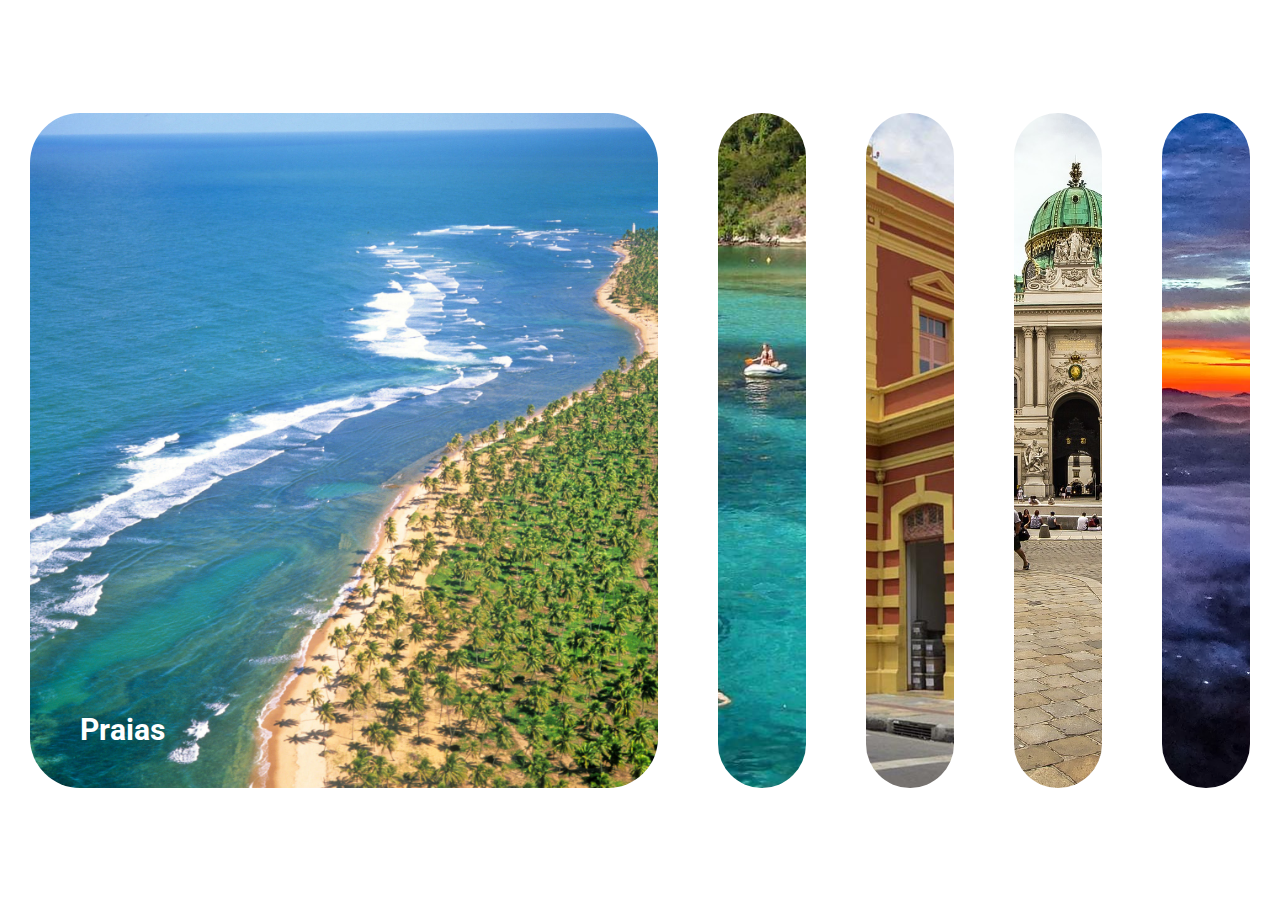
==== P1 - Expanding Cards/index.html @ 401932ca "Project names, and Project number 5" ====
<!DOCTYPE html>
<html lang="pt-br">
<head>
    <meta charset="UTF-8">
    <meta http-equiv="X-UA-Compatible" content="IE=edge">
    <meta name="viewport" content="width=device-width, initial-scale=1.0">
    <title>P1 - Expanding Cards</title>
    <link rel="stylesheet" href="./css/style.css">
    <link rel="stylesheet" href="https://cdnjs.cloudflare.com/ajax/libs/font-awesome/5.15.3/css/all.min.css" integrity="sha512-iBBXm8fW90+nuLcSKlbmrPcLa0OT92xO1BIsZ+ywDWZCvqsWgccV3gFoRBv0z+8dLJgyAHIhR35VZc2oM/gI1w==" crossorigin="anonymous" />
</head>
<body>
    <div class="container">
        <div class="img show" style="background-image: url(images/00506.jpg);">
            <h4>Praias</h4>
        </div>
        <div class= "img" style="background-image: url(images/angra-dos-reis.jpg);">
            <h4>Angra dos Reis</h4>
        </div>
        <div class= "img" style="background-image: url(images/mercado-municipal-de-manaus.jpg);">
            <h4>Manaus</h4>
        </div>
        <div class= "img" style="background-image: url(images/viena-pontos-turisticos-hofburg.jpg);"> 
            <h4>Viena</h4>
        </div>
        <div class= "img" style="background-image: url(images/trilhas-cachoeiras-e-pontos-turisticos-naturais-de-santa-catarina.webp);">
            <h4>Cachoeiras</h4>
        </div>
    </div>


    <script src="js/script.js"></script>
</body>
</html>
---- P1 - Expanding Cards/css/style.css ----
@import url('https://fonts.googleapis.com/css2?family=Roboto:wght@900&display=swap');

*{
    box-sizing: border-box;
}
body{
    font-family: 'Roboto', sans-serif;
    margin: 0;
    display: flex;
    flex-direction: column;
    align-items: center;
    justify-content: center;
    height: 100vh;
}
.container{
    display: flex;
    width: 100%;
}
.img{
    margin: 30px;
    width: 7vw;
    height: 75vh;
    border-radius: 50px;
    position: relative;
    transition: all .5s ease-in-out;
    background-position: bottom;
    background-size: cover;
}
.img:hover{
    cursor:pointer;
}
.img h4{
    position: absolute;
    bottom: 1px;
    padding-left: 50px;
    color: white;
    display: none;
    transition: all .5s ease 1s;
    font-size: 30px;
}

.show{
    width: 50vw;
}
.show h4{
    display: block;
}
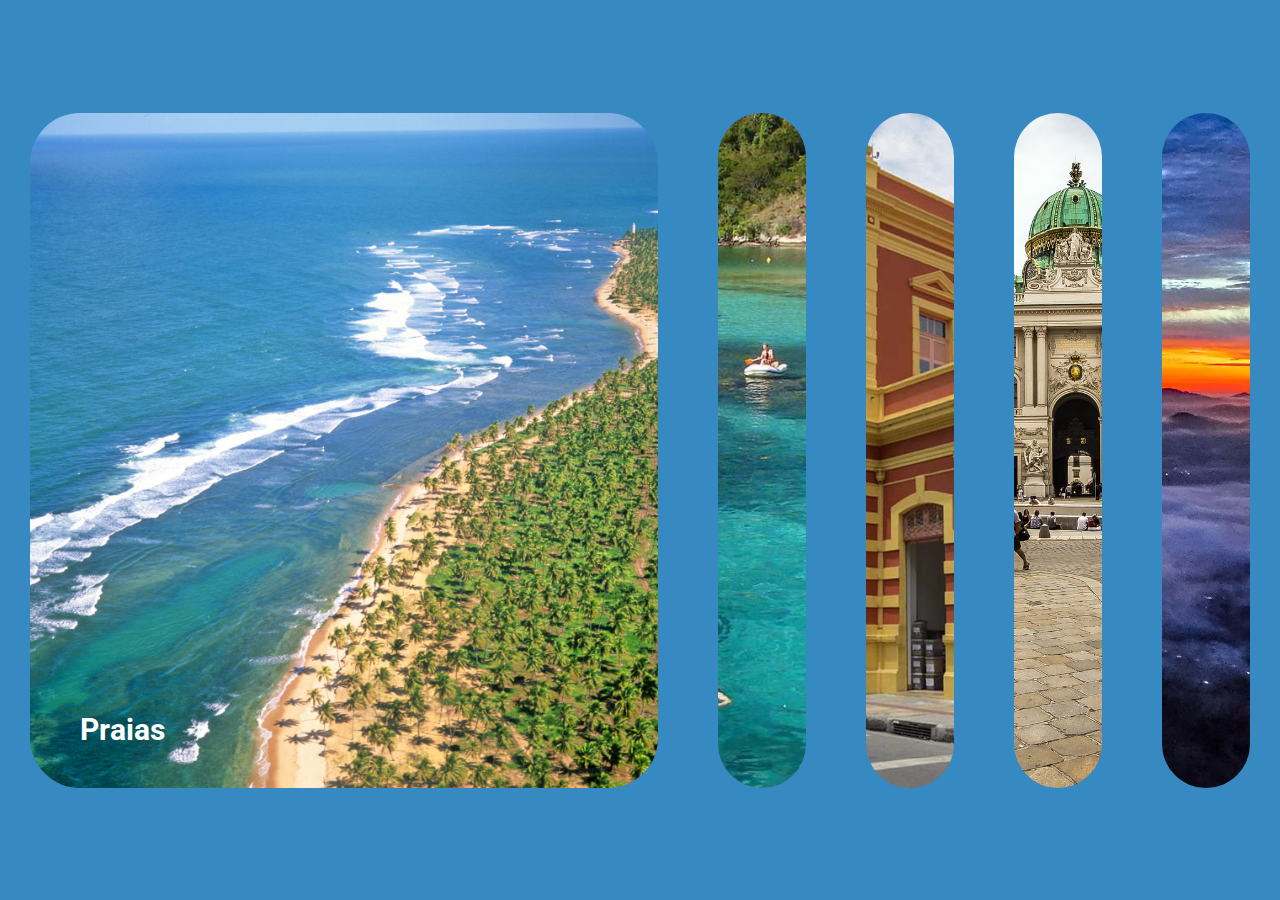
==== commit 6901a15e: "Background switches with panels" ====
--- a/P1 - Expanding Cards/index.html
+++ b/P1 - Expanding Cards/index.html
@@ -10,19 +10,19 @@
 </head>
 <body>
     <div class="container">
-        <div class="img show" style="background-image: url(images/00506.jpg);">
+        <div class="img 1 show" style="background-image: url(images/00506.jpg);">
             <h4>Praias</h4>
         </div>
-        <div class= "img" style="background-image: url(images/angra-dos-reis.jpg);">
+        <div class= "img 2" style="background-image: url(images/angra-dos-reis.jpg);">
             <h4>Angra dos Reis</h4>
         </div>
-        <div class= "img" style="background-image: url(images/mercado-municipal-de-manaus.jpg);">
+        <div class= "img 3" style="background-image: url(images/mercado-municipal-de-manaus.jpg);">
             <h4>Manaus</h4>
         </div>
-        <div class= "img" style="background-image: url(images/viena-pontos-turisticos-hofburg.jpg);"> 
+        <div class= "img 4 " style="background-image: url(images/viena-pontos-turisticos-hofburg.jpg);"> 
             <h4>Viena</h4>
         </div>
-        <div class= "img" style="background-image: url(images/trilhas-cachoeiras-e-pontos-turisticos-naturais-de-santa-catarina.webp);">
+        <div class= "img 5" style="background-image: url(images/trilhas-cachoeiras-e-pontos-turisticos-naturais-de-santa-catarina.webp);">
             <h4>Cachoeiras</h4>
         </div>
     </div>
--- a/P1 - Expanding Cards/css/style.css
+++ b/P1 - Expanding Cards/css/style.css
@@ -11,6 +11,8 @@
     align-items: center;
     justify-content: center;
     height: 100vh;
+    background-color: #3789C1;
+    transition: all .5s ease;
 }
 .container{
     display: flex;
@@ -35,7 +37,7 @@
     padding-left: 50px;
     color: white;
     display: none;
-    transition: all .5s ease 1s;
+    transition: all .7s ease-out 1s;
     font-size: 30px;
 }
 
